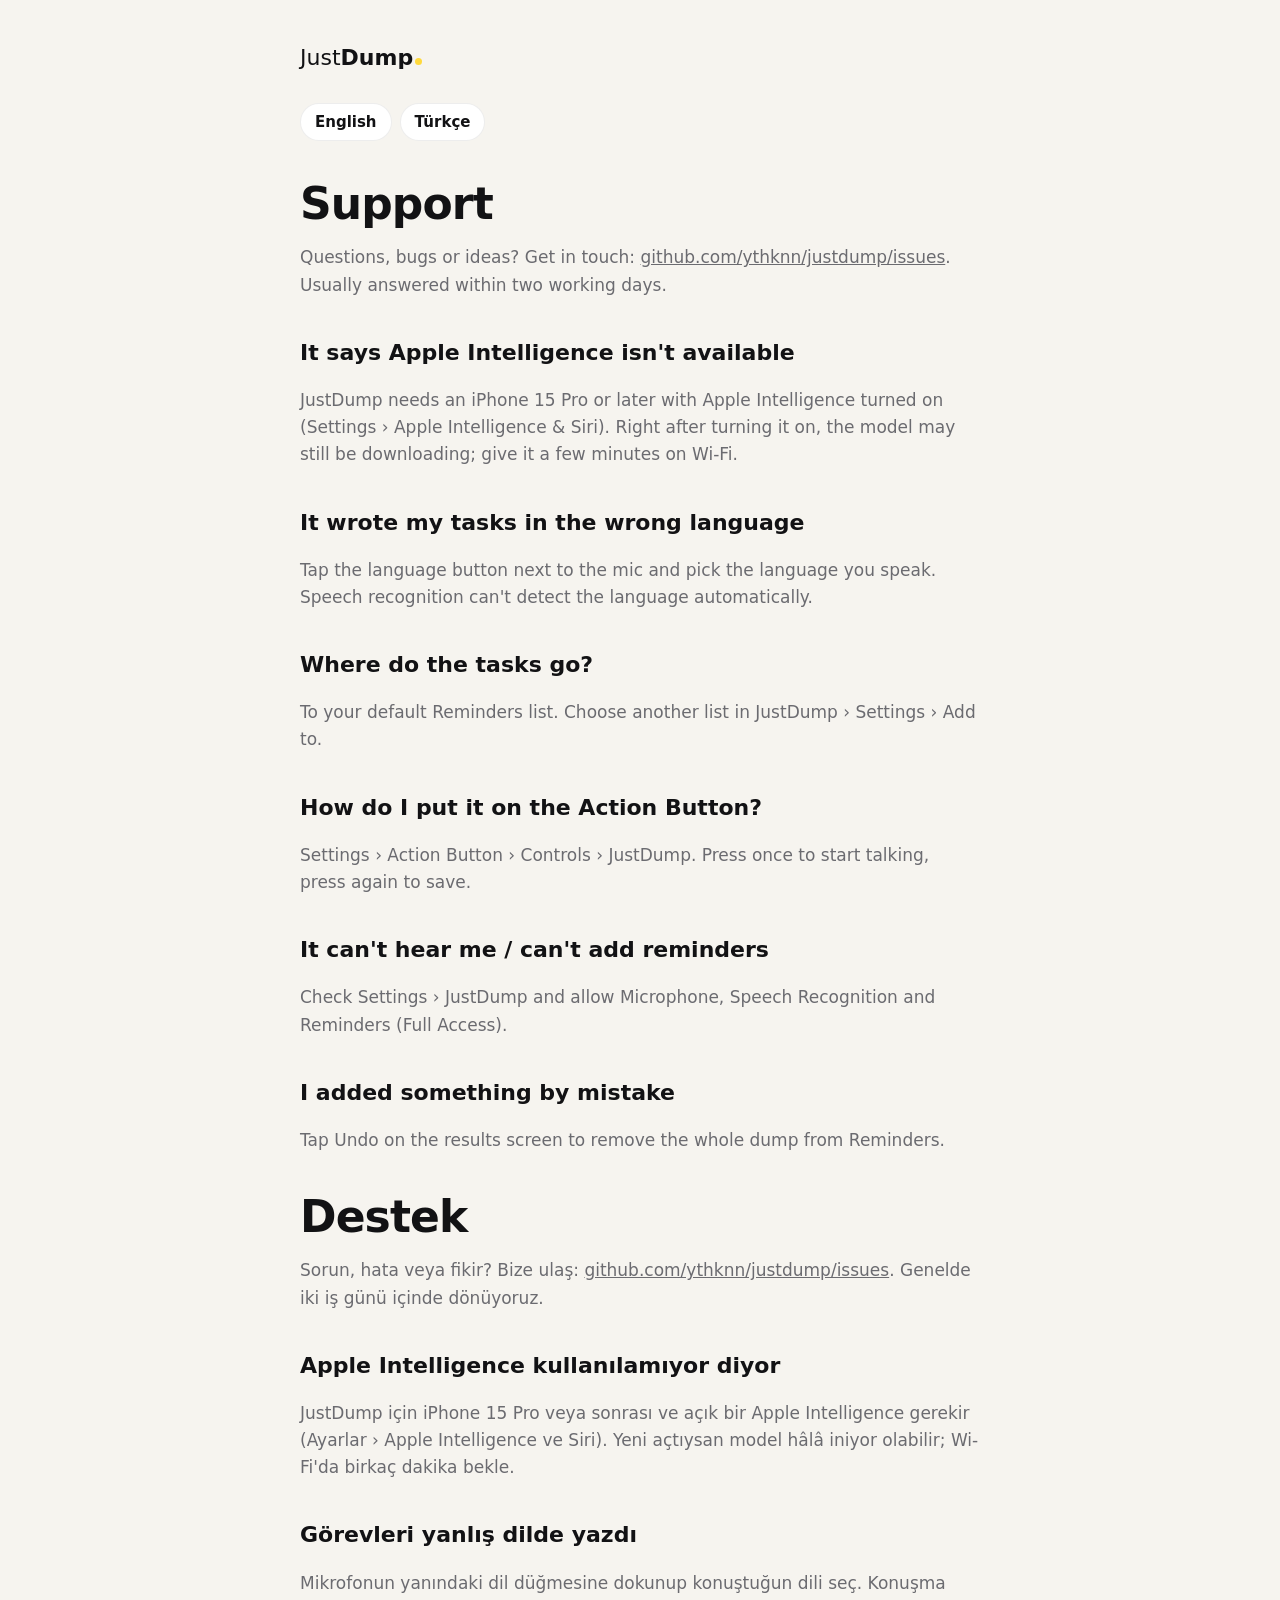
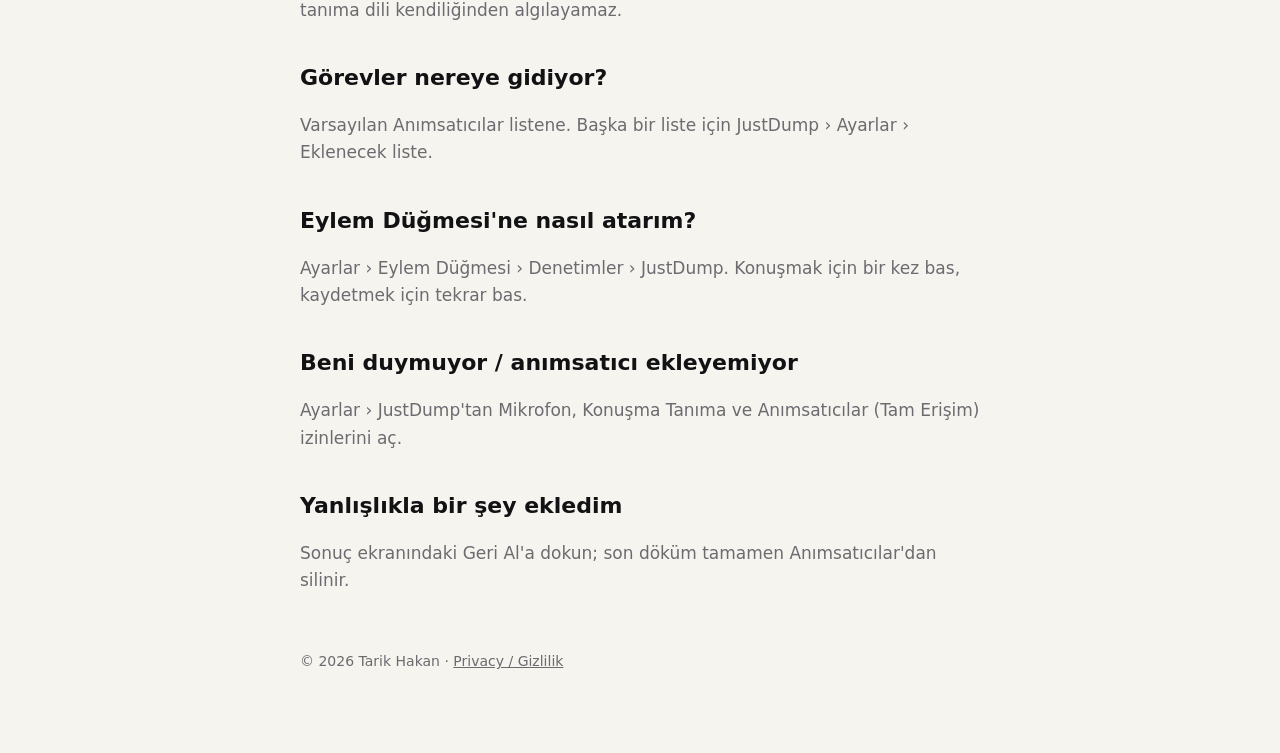
==== support/index.html @ fbfab137 "Add JustDump website, privacy policy and support pages Co-Authored-By: Claude Opus 5.5 <noreply@anth" ====
<!doctype html><html lang="en"><head><meta charset="utf-8"><meta name="viewport" content="width=device-width,initial-scale=1"><link rel="stylesheet" href="../style.css"><title>JustDump Support</title></head><body><main>
<a class="mark" href="../">Just<b>Dump</b><i></i></a>
<div class="lang"><a href="#en">English</a><a href="#tr">Türkçe</a></div>
<section id="en">
<h1>Support</h1>
<p>Questions, bugs or ideas? Get in touch: <a href="https://github.com/ythknn/justdump/issues">github.com/ythknn/justdump/issues</a>. Usually answered within two working days.</p>
<h2>It says Apple Intelligence isn't available</h2><p>JustDump needs an iPhone 15 Pro or later with Apple Intelligence turned on (Settings › Apple Intelligence &amp; Siri). Right after turning it on, the model may still be downloading; give it a few minutes on Wi-Fi.</p>
<h2>It wrote my tasks in the wrong language</h2><p>Tap the language button next to the mic and pick the language you speak. Speech recognition can't detect the language automatically.</p>
<h2>Where do the tasks go?</h2><p>To your default Reminders list. Choose another list in JustDump › Settings › Add to.</p>
<h2>How do I put it on the Action Button?</h2><p>Settings › Action Button › Controls › JustDump. Press once to start talking, press again to save.</p>
<h2>It can't hear me / can't add reminders</h2><p>Check Settings › JustDump and allow Microphone, Speech Recognition and Reminders (Full Access).</p>
<h2>I added something by mistake</h2><p>Tap Undo on the results screen to remove the whole dump from Reminders.</p>
</section>
<section id="tr">
<h1>Destek</h1>
<p>Sorun, hata veya fikir? Bize ulaş: <a href="https://github.com/ythknn/justdump/issues">github.com/ythknn/justdump/issues</a>. Genelde iki iş günü içinde dönüyoruz.</p>
<h2>Apple Intelligence kullanılamıyor diyor</h2><p>JustDump için iPhone 15 Pro veya sonrası ve açık bir Apple Intelligence gerekir (Ayarlar › Apple Intelligence ve Siri). Yeni açtıysan model hâlâ iniyor olabilir; Wi-Fi'da birkaç dakika bekle.</p>
<h2>Görevleri yanlış dilde yazdı</h2><p>Mikrofonun yanındaki dil düğmesine dokunup konuştuğun dili seç. Konuşma tanıma dili kendiliğinden algılayamaz.</p>
<h2>Görevler nereye gidiyor?</h2><p>Varsayılan Anımsatıcılar listene. Başka bir liste için JustDump › Ayarlar › Eklenecek liste.</p>
<h2>Eylem Düğmesi'ne nasıl atarım?</h2><p>Ayarlar › Eylem Düğmesi › Denetimler › JustDump. Konuşmak için bir kez bas, kaydetmek için tekrar bas.</p>
<h2>Beni duymuyor / anımsatıcı ekleyemiyor</h2><p>Ayarlar › JustDump'tan Mikrofon, Konuşma Tanıma ve Anımsatıcılar (Tam Erişim) izinlerini aç.</p>
<h2>Yanlışlıkla bir şey ekledim</h2><p>Sonuç ekranındaki Geri Al'a dokun; son döküm tamamen Anımsatıcılar'dan silinir.</p>
</section>
<footer>© 2026 Tarik Hakan · <a href="../privacy/">Privacy / Gizlilik</a></footer></main></body></html>
---- style.css ----
:root{--bg:#F6F4EF;--card:#fff;--ink:#121214;--muted:#6b6b70;--accent:#FFD93C;--line:rgba(0,0,0,.07)}
@media (prefers-color-scheme:dark){:root{--bg:#0C0C0E;--card:#19191D;--ink:#F4F4F5;--muted:#9a9aa1;--line:rgba(255,255,255,.08)}}
*{box-sizing:border-box}body{margin:0;background:var(--bg);color:var(--ink);font:17px/1.6 ui-rounded,-apple-system,"SF Pro Rounded",system-ui,sans-serif}
main{max-width:720px;margin:0 auto;padding:40px 20px 80px}
.mark{font-size:22px;font-weight:500;text-decoration:none;color:inherit}.mark b{font-weight:800}.mark i{display:inline-block;width:7px;height:7px;border-radius:50%;background:var(--accent);margin-left:2px}
h1{font-size:44px;line-height:1.05;letter-spacing:-.02em;font-weight:800;margin:40px 0 12px}
h2{font-size:22px;margin:36px 0 8px}p,li{color:var(--muted)}strong{color:var(--ink)}
.card{background:var(--card);border:1px solid var(--line);border-radius:22px;padding:20px 22px;margin:16px 0}
.lang{display:flex;gap:8px;margin-top:28px}.lang a{padding:6px 14px;border-radius:99px;background:var(--card);border:1px solid var(--line);color:inherit;text-decoration:none;font-weight:600;font-size:15px}
.btn{display:inline-block;background:var(--accent);color:#121214;font-weight:700;padding:14px 26px;border-radius:99px;text-decoration:none;margin-top:12px}
footer{margin-top:56px;font-size:14px;color:var(--muted)}a{color:inherit}
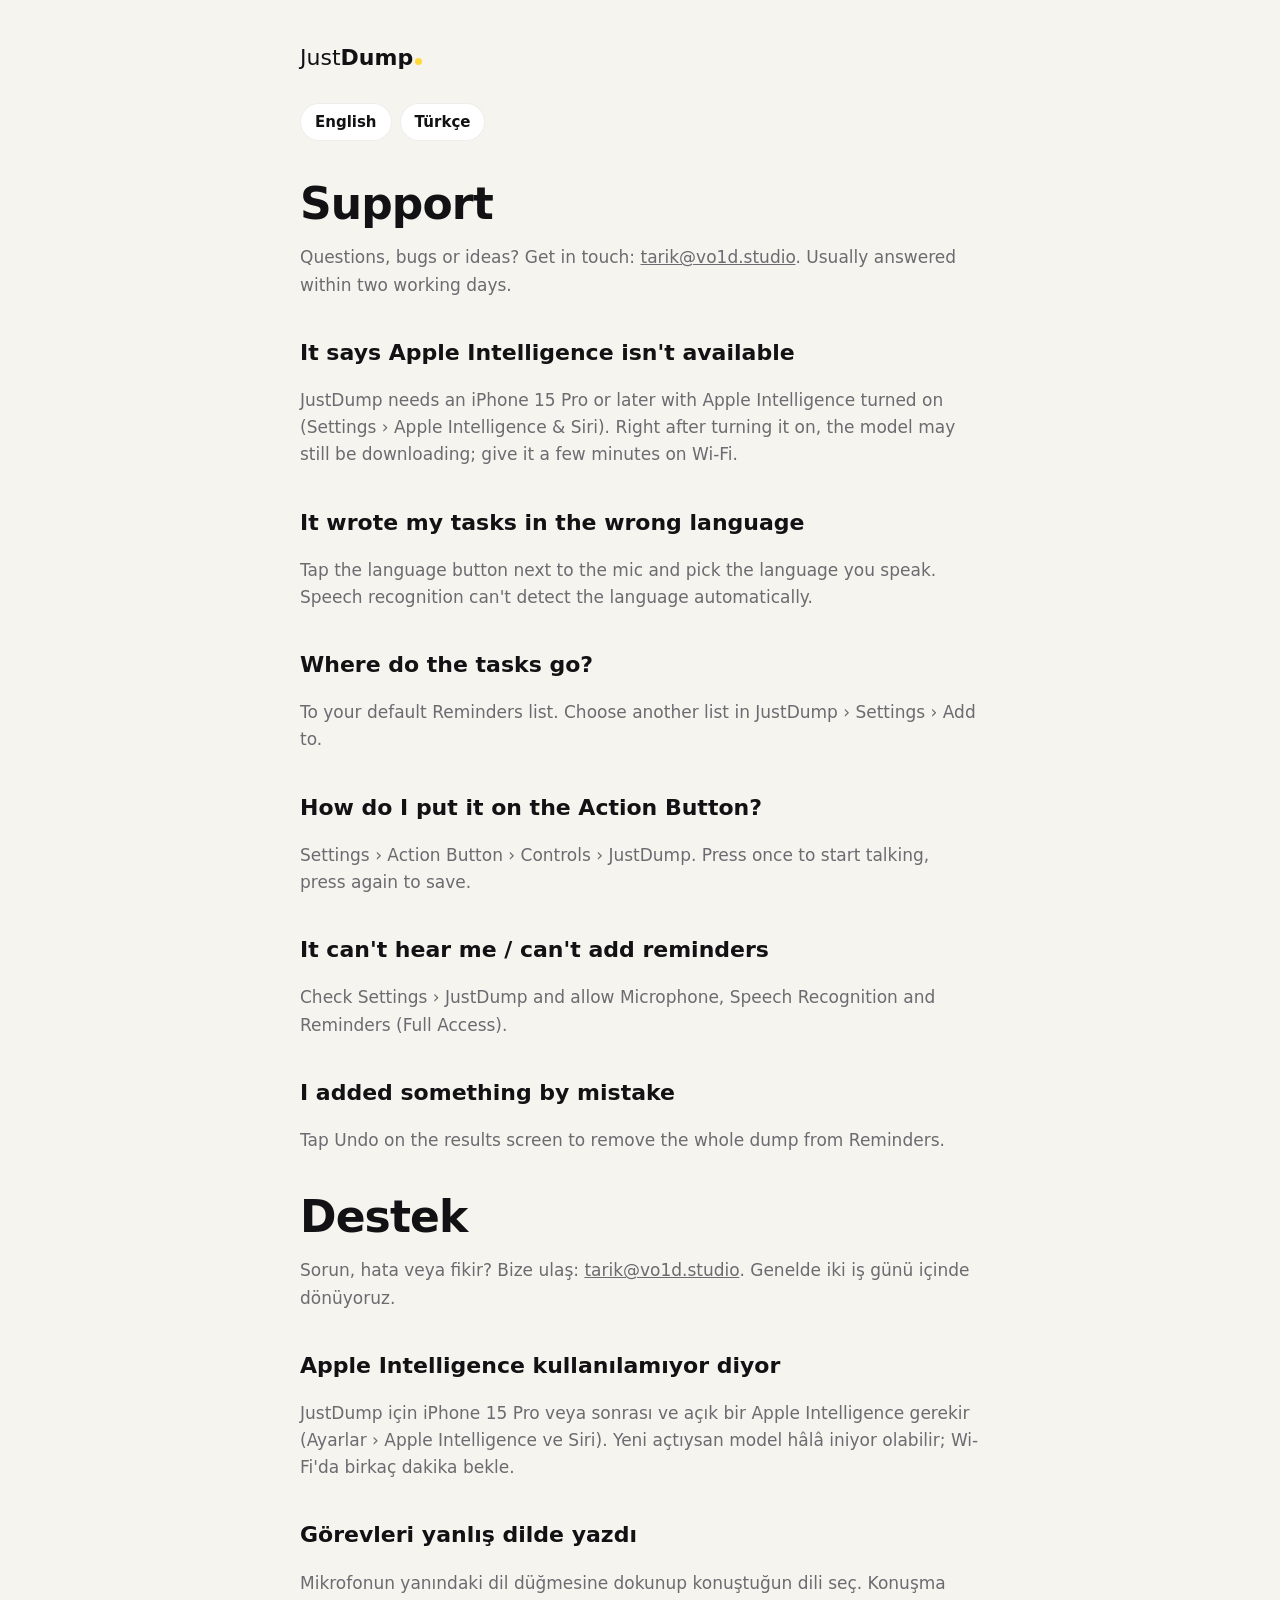
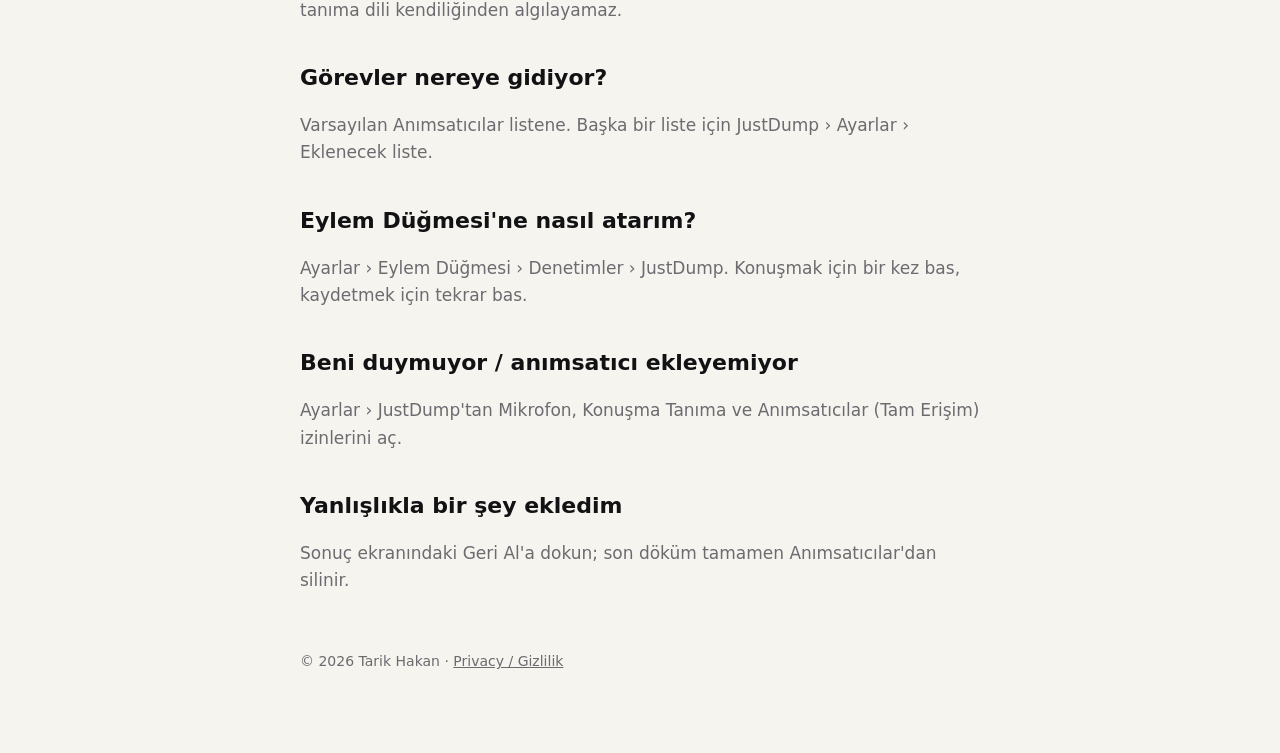
==== commit 69e74f13: "Use tarik@vo1d.studio as the support contact Co-Authored-By: Claude Opus 5.5 <noreply@anthropic.com>" ====
--- a/support/index.html
+++ b/support/index.html
@@ -3,7 +3,7 @@
 <div class="lang"><a href="#en">English</a><a href="#tr">Türkçe</a></div>
 <section id="en">
 <h1>Support</h1>
-<p>Questions, bugs or ideas? Get in touch: <a href="https://github.com/ythknn/justdump/issues">github.com/ythknn/justdump/issues</a>. Usually answered within two working days.</p>
+<p>Questions, bugs or ideas? Get in touch: <a href="mailto:tarik@vo1d.studio">tarik@vo1d.studio</a>. Usually answered within two working days.</p>
 <h2>It says Apple Intelligence isn't available</h2><p>JustDump needs an iPhone 15 Pro or later with Apple Intelligence turned on (Settings › Apple Intelligence &amp; Siri). Right after turning it on, the model may still be downloading; give it a few minutes on Wi-Fi.</p>
 <h2>It wrote my tasks in the wrong language</h2><p>Tap the language button next to the mic and pick the language you speak. Speech recognition can't detect the language automatically.</p>
 <h2>Where do the tasks go?</h2><p>To your default Reminders list. Choose another list in JustDump › Settings › Add to.</p>
@@ -13,7 +13,7 @@
 </section>
 <section id="tr">
 <h1>Destek</h1>
-<p>Sorun, hata veya fikir? Bize ulaş: <a href="https://github.com/ythknn/justdump/issues">github.com/ythknn/justdump/issues</a>. Genelde iki iş günü içinde dönüyoruz.</p>
+<p>Sorun, hata veya fikir? Bize ulaş: <a href="mailto:tarik@vo1d.studio">tarik@vo1d.studio</a>. Genelde iki iş günü içinde dönüyoruz.</p>
 <h2>Apple Intelligence kullanılamıyor diyor</h2><p>JustDump için iPhone 15 Pro veya sonrası ve açık bir Apple Intelligence gerekir (Ayarlar › Apple Intelligence ve Siri). Yeni açtıysan model hâlâ iniyor olabilir; Wi-Fi'da birkaç dakika bekle.</p>
 <h2>Görevleri yanlış dilde yazdı</h2><p>Mikrofonun yanındaki dil düğmesine dokunup konuştuğun dili seç. Konuşma tanıma dili kendiliğinden algılayamaz.</p>
 <h2>Görevler nereye gidiyor?</h2><p>Varsayılan Anımsatıcılar listene. Başka bir liste için JustDump › Ayarlar › Eklenecek liste.</p>
